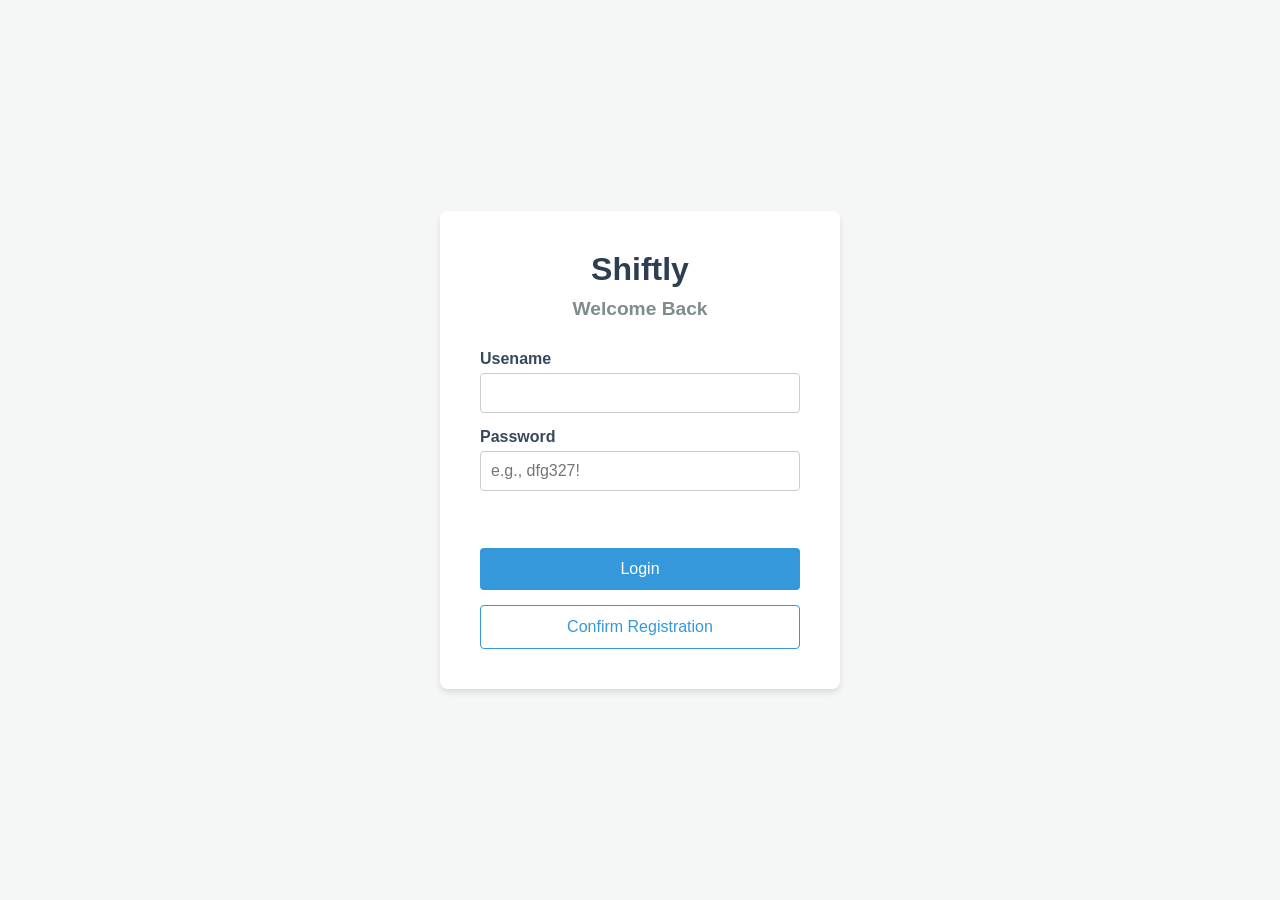
==== index.html @ 95a3c83a "creating home page screen" ====
<!DOCTYPE html>
<html lang="en">
<head>
    <meta charset="UTF-8">
    <meta name="viewport" content="width=device-width, initial-scale=1.0">
    <title>Shiftly - My Shifts</title>
    <link rel="stylesheet" href="style.css">
    <link rel="stylesheet" href="home.css">
</head>
<body>
    <header class="top-bar">
        <div class="logo">Shiftly</div>
        <div class="user-menu">
            <span id="userGreeting" class="greeting">Hello - Username</span>
            <a href="index.html" class="nav-link">My Shifts</a>
            <a href="edit-profile.html" class="nav-link">Edit Profile</a>
            <a href="#" id="logoutBtn" class="nav-link logout">Log out</a>
        </div>
    </header>

    <main class="main-container">
        <section class="filters">
            <input type="text" id="searchPlace" placeholder="Search by shift place..." class="search-input">
            <div class="date-range">
                <input type="date" id="startDate" class="date-input">
                <span>to</span>
                <input type="date" id="endDate" class="date-input">
            </div>
            <button id="filterBtn" class="primary-btn">Search</button>
        </section>
        <div class="table-container">
            <table id="shiftTable">
                <thead>
                    <tr>
                        <th>Date</th>
                        <th>Start Time</th>
                        <th>End Time</th>
                        <th>Hourly Wage</th>
                        <th>Shift Place</th>
                        <th>Total Profit</th>
                    </tr>
                </thead>
                <tbody id="shiftTableBody">

                </tbody>
            </table>
        </div>

        <div class="highest-earning">
            🏆 Highest Earning Month: <span id="highestMonthDisplay">N/A</span>
        </div>

        <button class="fab-add" onclick="window.location.href='add-shift.html'" aria-label="Add Shift">+</button>
    </main>

    <footer class="bottom-footer">
        <div class="footer-menu">
            <a href="index.html">My Shifts</a>
            <a href="add-shift.html">Add Shift</a>
            <a href="edit-profile.html">Profile</a>
        </div>
    </footer>

    <script src="home.js"></script>
</body>
</html>
---- style.css ----
/* Base Reset & Fonts */
* {
    box-sizing: border-box;
    margin: 0;
    padding: 0;
    font-family: Arial, sans-serif;
}

/* Background & Centering for Auth Pages */
body {
    background-color: #f4f7f6;
    display: flex;
    justify-content: center;
    align-items: center;
    min-height: 100vh;
    padding: 20px;
}

/* Main Container Box */
.auth-container {
    background-color: white;
    padding: 40px;
    border-radius: 8px;
    box-shadow: 0 4px 6px rgba(0, 0, 0, 0.1);
    width: 100%;
    max-width: 400px;
}

/* Typography */
h1 {
    text-align: center;
    color: #2c3e50;
    margin-bottom: 10px;
}

h2 {
    text-align: center;
    color: #7f8c8d;
    font-size: 1.2rem;
    margin-bottom: 30px;
}

/* Form Elements */
.form-group {
    margin-bottom: 15px;
}

label {
    display: block;
    margin-bottom: 5px;
    color: #34495e;
    font-weight: bold;
}

input {
    width: 100%;
    padding: 10px;
    border: 1px solid #ccc;
    border-radius: 4px;
    font-size: 1rem;
}

input:focus {
    border-color: #3498db;
    outline: none;
}

/* Primary Button */
button {
    width: 100%;
    padding: 12px;
    background-color: #3498db;
    color: white;
    border: none;
    border-radius: 4px;
    font-size: 1rem;
    cursor: pointer;
    margin-top: 10px;
    transition: background-color 0.3s ease;
}

button:hover {
    background-color: #2980b9;
}

/* Secondary Button (Confirm Registration) */
.secondary-btn {
    background-color: transparent;
    color: #3498db;
    border: 1px solid #3498db;
    margin-top: 15px;
}

.secondary-btn:hover {
    background-color: #f4f7f6;
    color: #2980b9;
}

/* Error Messages */
.error-message {
    color: #e74c3c;
    font-size: 0.9rem;
    margin-bottom: 15px;
    text-align: center;
    min-height: 1.2em; /* Prevents layout shift when error appears */
}

/* Links and Footer Text */
p {
    text-align: center;
    margin-top: 20px;
    font-size: 0.9rem;
}

a {
    color: #3498db;
    text-decoration: none;
}

a:hover {
    text-decoration: underline;
}
---- home.css ----
/* Base Layout & Top Bar */
.main-container {
    max-width: 800px;
    margin: 0 auto;
    padding: 20px;
    padding-bottom: 80px; /* 푸터 공간 확보 */
}

.top-bar {
    display: flex;
    justify-content: space-between;
    align-items: center;
    background-color: white;
    padding: 15px 20px;
    box-shadow: 0 2px 5px rgba(0,0,0,0.05);
}

.logo {
    font-size: 1.5rem;
    font-weight: bold;
    color: #3498db;
}

.user-menu {
    display: flex;
    align-items: center;
    gap: 15px;
    font-size: 0.9rem;
}

.greeting {
    font-weight: bold;
    color: #2c3e50;
}

.nav-link {
    color: #7f8c8d;
    text-decoration: none;
}

.logout { color: #e74c3c; }

/* Filters */
.filters {
    display: flex;
    flex-wrap: wrap;
    gap: 10px;
    margin-bottom: 20px;
    background: white;
    padding: 15px;
    border-radius: 8px;
    box-shadow: 0 2px 5px rgba(0,0,0,0.05);
}

.search-input, .date-input {
    padding: 10px;
    border: 1px solid #e0e0e0;
    border-radius: 4px;
    flex: 1;
    min-width: 150px;
}

.date-range {
    display: flex;
    align-items: center;
    gap: 10px;
}

.primary-btn {
    padding: 10px 20px;
    background-color: #3498db;
    color: white;
    border: none;
    border-radius: 4px;
    cursor: pointer;
}

/* Table Design */
.table-container {
    overflow-x: auto; /* 모바일에서 가로 스크롤 허용 */
    background: white;
    border-radius: 8px;
    box-shadow: 0 2px 5px rgba(0,0,0,0.05);
    margin-bottom: 20px;
}

table {
    width: 100%;
    border-collapse: collapse;
    min-width: 600px;
}

th, td {
    padding: 15px;
    text-align: left;
    border-bottom: 1px solid #eee;
}

th {
    background-color: #f8f9fa;
    color: #2c3e50;
    font-weight: bold;
}

tr:hover { background-color: #f1f7fd; }

/* Highest Earning Month */
.highest-earning {
    background-color: #fff3cd;
    color: #856404;
    padding: 15px;
    border-radius: 8px;
    font-weight: bold;
    text-align: center;
    margin-bottom: 20px;
}

/* Floating Action Button */
.fab-add {
    position: fixed;
    bottom: 80px;
    right: 30px;
    width: 60px;
    height: 60px;
    border-radius: 50%;
    background-color: #3498db;
    color: white;
    font-size: 30px;
    border: none;
    box-shadow: 0 4px 10px rgba(52, 152, 219, 0.4);
    cursor: pointer;
}

/* Footer */
.bottom-footer {
    position: fixed;
    bottom: 0;
    width: 100%;
    background-color: #2c3e50;
    padding: 15px;
}

.footer-menu {
    display: flex;
    justify-content: center;
    gap: 20px;
}

.footer-menu a {
    color: white;
    text-decoration: none;
    font-size: 0.9rem;
}

body {
    display: block; 
    padding: 0;
}
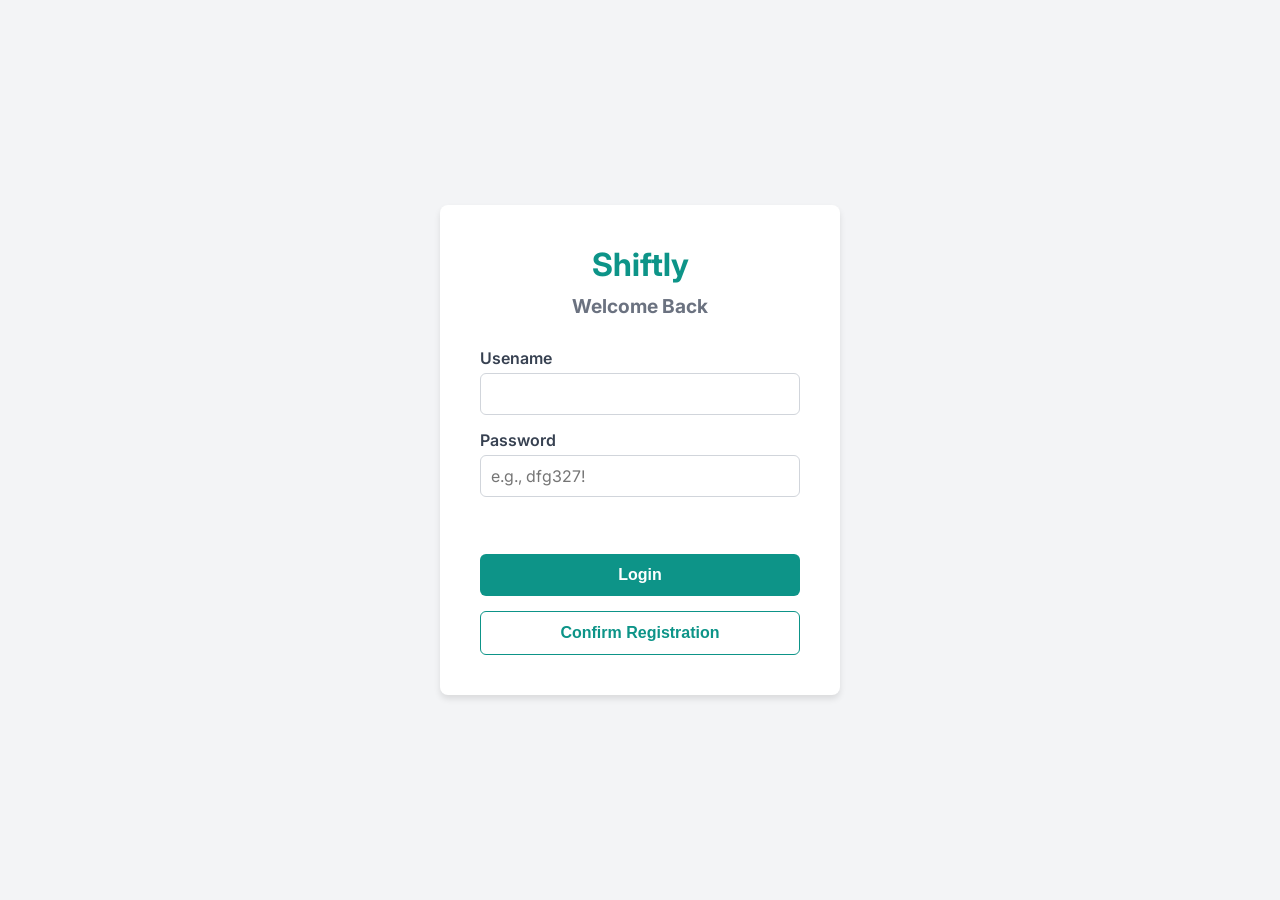
==== commit f64821d1: "updated" ====
--- a/index.html
+++ b/index.html
@@ -4,6 +4,8 @@
     <meta charset="UTF-8">
     <meta name="viewport" content="width=device-width, initial-scale=1.0">
     <title>Shiftly - My Shifts</title>
+    <link href="https://fonts.googleapis.com/css2?family=Inter:wght@400;500;600;700&display=swap" rel="stylesheet">
+    
     <link rel="stylesheet" href="style.css">
     <link rel="stylesheet" href="home.css">
 </head>
--- a/style.css
+++ b/style.css
@@ -3,17 +3,18 @@
     box-sizing: border-box;
     margin: 0;
     padding: 0;
-    font-family: Arial, sans-serif;
 }
 
-/* Background & Centering for Auth Pages */
+/* Background & Centering */
 body {
-    background-color: #f4f7f6;
+    background-color: #f3f4f6;
     display: flex;
     justify-content: center;
     align-items: center;
     min-height: 100vh;
     padding: 20px;
+    font-family: 'Inter', -apple-system, BlinkMacSystemFont, system-ui, Roboto, sans-serif;
+    color: #374151;
 }
 
 /* Main Container Box */
@@ -29,13 +30,13 @@
 /* Typography */
 h1 {
     text-align: center;
-    color: #2c3e50;
+    color: #0d9488;
     margin-bottom: 10px;
 }
 
 h2 {
     text-align: center;
-    color: #7f8c8d;
+    color: #6b7280;
     font-size: 1.2rem;
     margin-bottom: 30px;
 }
@@ -48,20 +49,23 @@
 label {
     display: block;
     margin-bottom: 5px;
-    color: #34495e;
-    font-weight: bold;
+    color: #374151;
+    font-weight: 600;
 }
 
-input {
+input, select, textarea {
     width: 100%;
     padding: 10px;
-    border: 1px solid #ccc;
-    border-radius: 4px;
+    border: 1px solid #d1d5db;
+    border-radius: 6px;
     font-size: 1rem;
+    font-family: inherit;
 }
 
-input:focus {
-    border-color: #3498db;
+/* Input Focus Ring */
+input:focus, select:focus, textarea:focus {
+    border-color: #0d9488; 
+    box-shadow: 0 0 0 3px rgba(13, 148, 136, 0.15); 
     outline: none;
 }
 
@@ -69,43 +73,44 @@
 button {
     width: 100%;
     padding: 12px;
-    background-color: #3498db;
+    background-color: #0d9488;
     color: white;
     border: none;
-    border-radius: 4px;
+    border-radius: 6px;
     font-size: 1rem;
+    font-weight: 600;
     cursor: pointer;
     margin-top: 10px;
-    transition: background-color 0.3s ease;
+    transition: background-color 0.2s ease;
 }
 
 button:hover {
-    background-color: #2980b9;
+    background-color: #0f766e;
 }
 
-/* Secondary Button (Confirm Registration) */
+/* Secondary Button */
 .secondary-btn {
     background-color: transparent;
-    color: #3498db;
-    border: 1px solid #3498db;
+    color: #0d9488;
+    border: 1px solid #0d9488;
     margin-top: 15px;
 }
 
 .secondary-btn:hover {
-    background-color: #f4f7f6;
-    color: #2980b9;
+    background-color: #f0fdfa;
+    color: #0f766e;
 }
 
 /* Error Messages */
 .error-message {
-    color: #e74c3c;
+    color: #ef4444;
     font-size: 0.9rem;
     margin-bottom: 15px;
     text-align: center;
-    min-height: 1.2em; /* Prevents layout shift when error appears */
+    min-height: 1.2em; 
 }
 
-/* Links and Footer Text */
+/* Links & Footer */
 p {
     text-align: center;
     margin-top: 20px;
@@ -113,10 +118,12 @@
 }
 
 a {
-    color: #3498db;
+    color: #0d9488;
     text-decoration: none;
+    font-weight: 500;
 }
 
 a:hover {
+    color: #0f766e;
     text-decoration: underline;
 }
--- a/home.css
+++ b/home.css
@@ -3,7 +3,7 @@
     max-width: 800px;
     margin: 0 auto;
     padding: 20px;
-    padding-bottom: 80px; /* 푸터 공간 확보 */
+    padding-bottom: 80px; 
 }
 
 .top-bar {
@@ -18,7 +18,7 @@
 .logo {
     font-size: 1.5rem;
     font-weight: bold;
-    color: #3498db;
+    color: #0d9488; 
 }
 
 .user-menu {
@@ -30,15 +30,23 @@
 
 .greeting {
     font-weight: bold;
-    color: #2c3e50;
+    color: #374151; 
 }
 
 .nav-link {
-    color: #7f8c8d;
+    color: #6b7280;
     text-decoration: none;
+    font-weight: 500;
+    transition: color 0.2s ease;
 }
 
-.logout { color: #e74c3c; }
+.nav-link:hover {
+    color: #0d9488;
+}
+
+.logout { 
+    color: #ef4444; 
+}
 
 /* Filters */
 .filters {
@@ -54,10 +62,11 @@
 
 .search-input, .date-input {
     padding: 10px;
-    border: 1px solid #e0e0e0;
-    border-radius: 4px;
+    border: 1px solid #d1d5db;
+    border-radius: 6px;
     flex: 1;
     min-width: 150px;
+    font-family: inherit;
 }
 
 .date-range {
@@ -68,16 +77,22 @@
 
 .primary-btn {
     padding: 10px 20px;
-    background-color: #3498db;
+    background-color: #0d9488;
     color: white;
     border: none;
-    border-radius: 4px;
+    border-radius: 6px;
     cursor: pointer;
+    font-weight: 600;
+    transition: background-color 0.2s ease;
+}
+
+.primary-btn:hover {
+    background-color: #0f766e;
 }
 
 /* Table Design */
 .table-container {
-    overflow-x: auto; /* 모바일에서 가로 스크롤 허용 */
+    overflow-x: auto; 
     background: white;
     border-radius: 8px;
     box-shadow: 0 2px 5px rgba(0,0,0,0.05);
@@ -91,28 +106,39 @@
 }
 
 th, td {
-    padding: 15px;
+    padding: 12px 15px;
     text-align: left;
-    border-bottom: 1px solid #eee;
+    border-bottom: 1px solid #f3f4f6;
+    white-space: nowrap;
+    font-size: 0.95rem;
 }
 
 th {
-    background-color: #f8f9fa;
-    color: #2c3e50;
-    font-weight: bold;
+    background-color: #f9fafb;
+    color: #6b7280;
+    font-weight: 600;
+    font-size: 0.85rem;
+    text-transform: uppercase;
+    letter-spacing: 0.05em;
 }
 
-tr:hover { background-color: #f1f7fd; }
+tr:hover { 
+    background-color: #f0fdfa; 
+}
 
 /* Highest Earning Month */
 .highest-earning {
-    background-color: #fff3cd;
-    color: #856404;
-    padding: 15px;
-    border-radius: 8px;
-    font-weight: bold;
-    text-align: center;
-    margin-bottom: 20px;
+    background: linear-gradient(to right, #ffffff, #f0fdfa);
+    border-left: 4px solid #0d9488;
+    color: #0f766e;
+    padding: 16px 20px;
+    border-radius: 6px;
+    font-weight: 600;
+    text-align: left; 
+    box-shadow: 0 1px 3px rgba(0,0,0,0.05);
+    display: flex;
+    align-items: center;
+    gap: 10px;
 }
 
 /* Floating Action Button */
@@ -123,12 +149,18 @@
     width: 60px;
     height: 60px;
     border-radius: 50%;
-    background-color: #3498db;
+    background-color: #0d9488;
     color: white;
     font-size: 30px;
     border: none;
-    box-shadow: 0 4px 10px rgba(52, 152, 219, 0.4);
+    box-shadow: 0 4px 12px rgba(13, 148, 136, 0.3);
     cursor: pointer;
+    transition: transform 0.2s ease, background-color 0.2s ease;
+}
+
+.fab-add:hover {
+    background-color: #0f766e;
+    transform: translateY(-2px);
 }
 
 /* Footer */
@@ -136,7 +168,7 @@
     position: fixed;
     bottom: 0;
     width: 100%;
-    background-color: #2c3e50;
+    background-color: #374151; 
     padding: 15px;
 }
 
@@ -147,12 +179,19 @@
 }
 
 .footer-menu a {
-    color: white;
+    color: #d1d5db;
     text-decoration: none;
     font-size: 0.9rem;
+    font-weight: 500;
+    transition: color 0.2s ease;
+}
+
+.footer-menu a:hover {
+    color: white;
 }
 
 body {
     display: block; 
     padding: 0;
+    background-color: #f3f4f6;
 }
